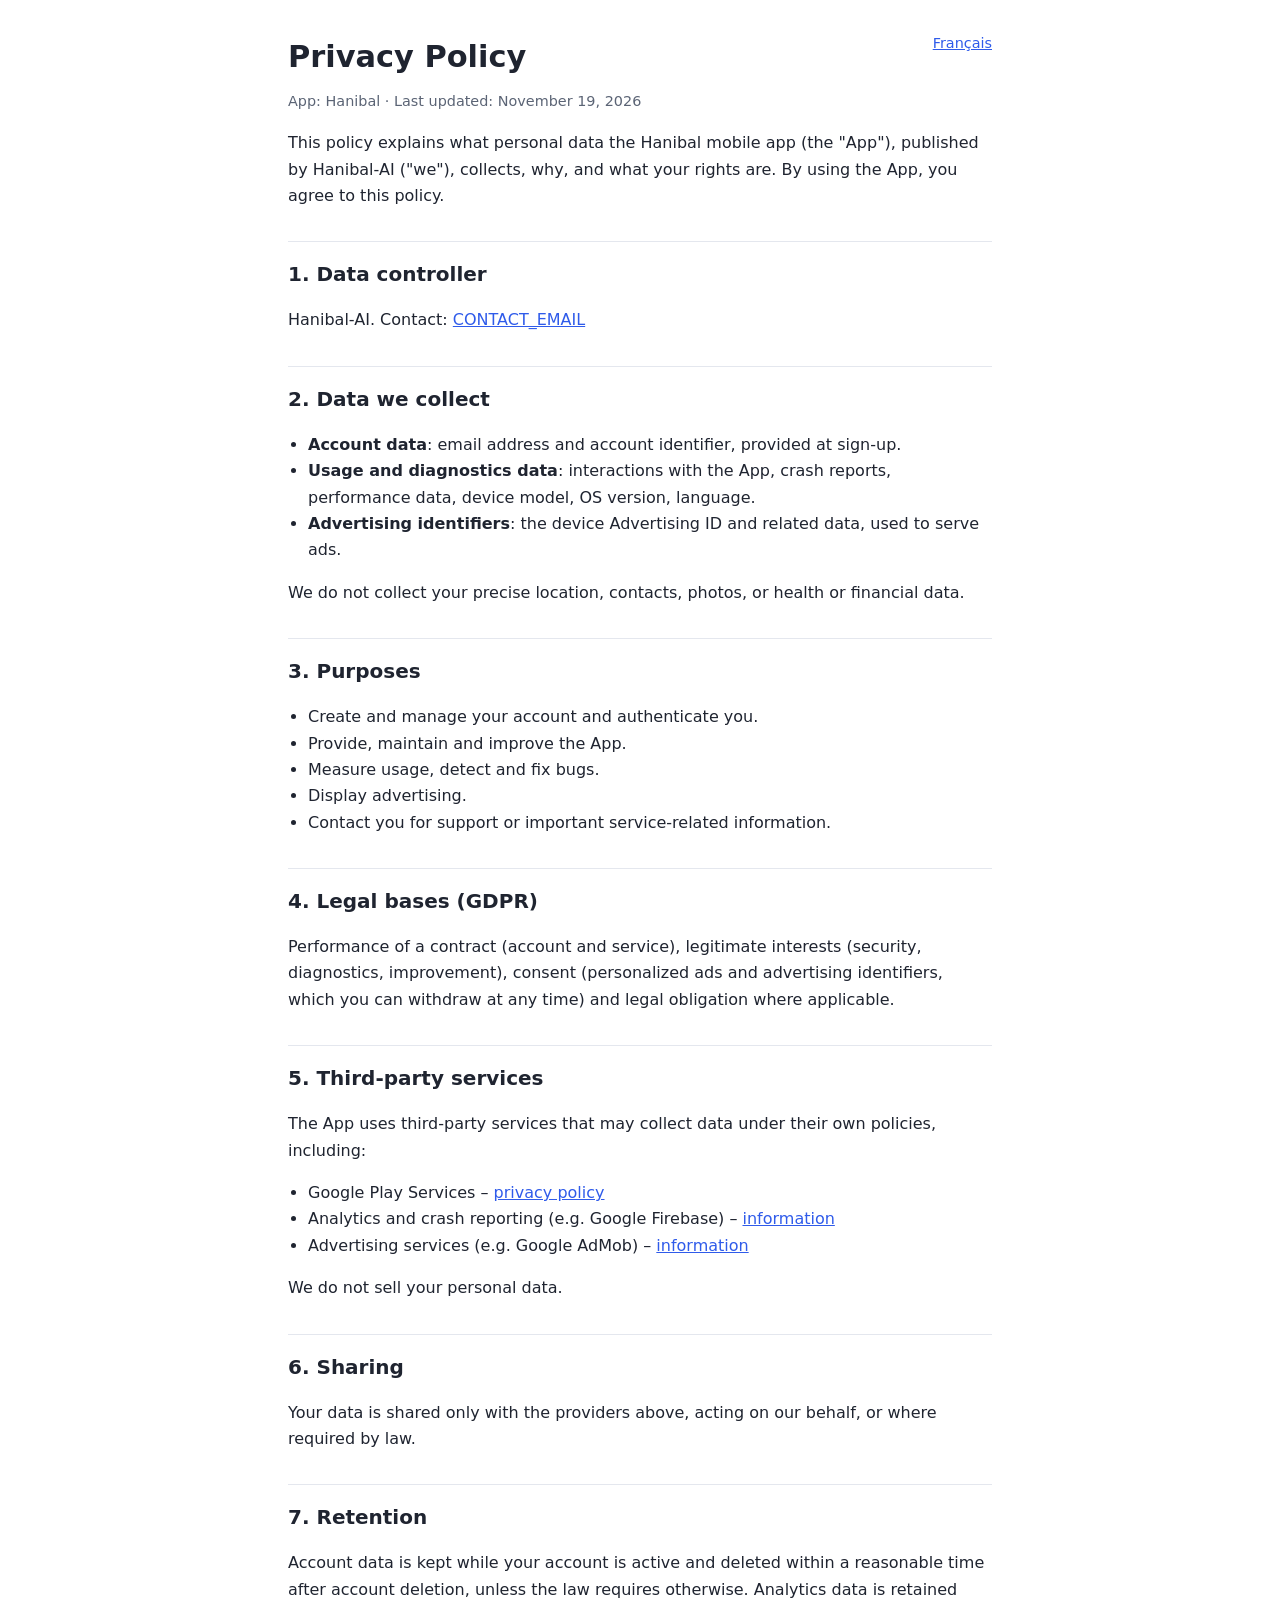
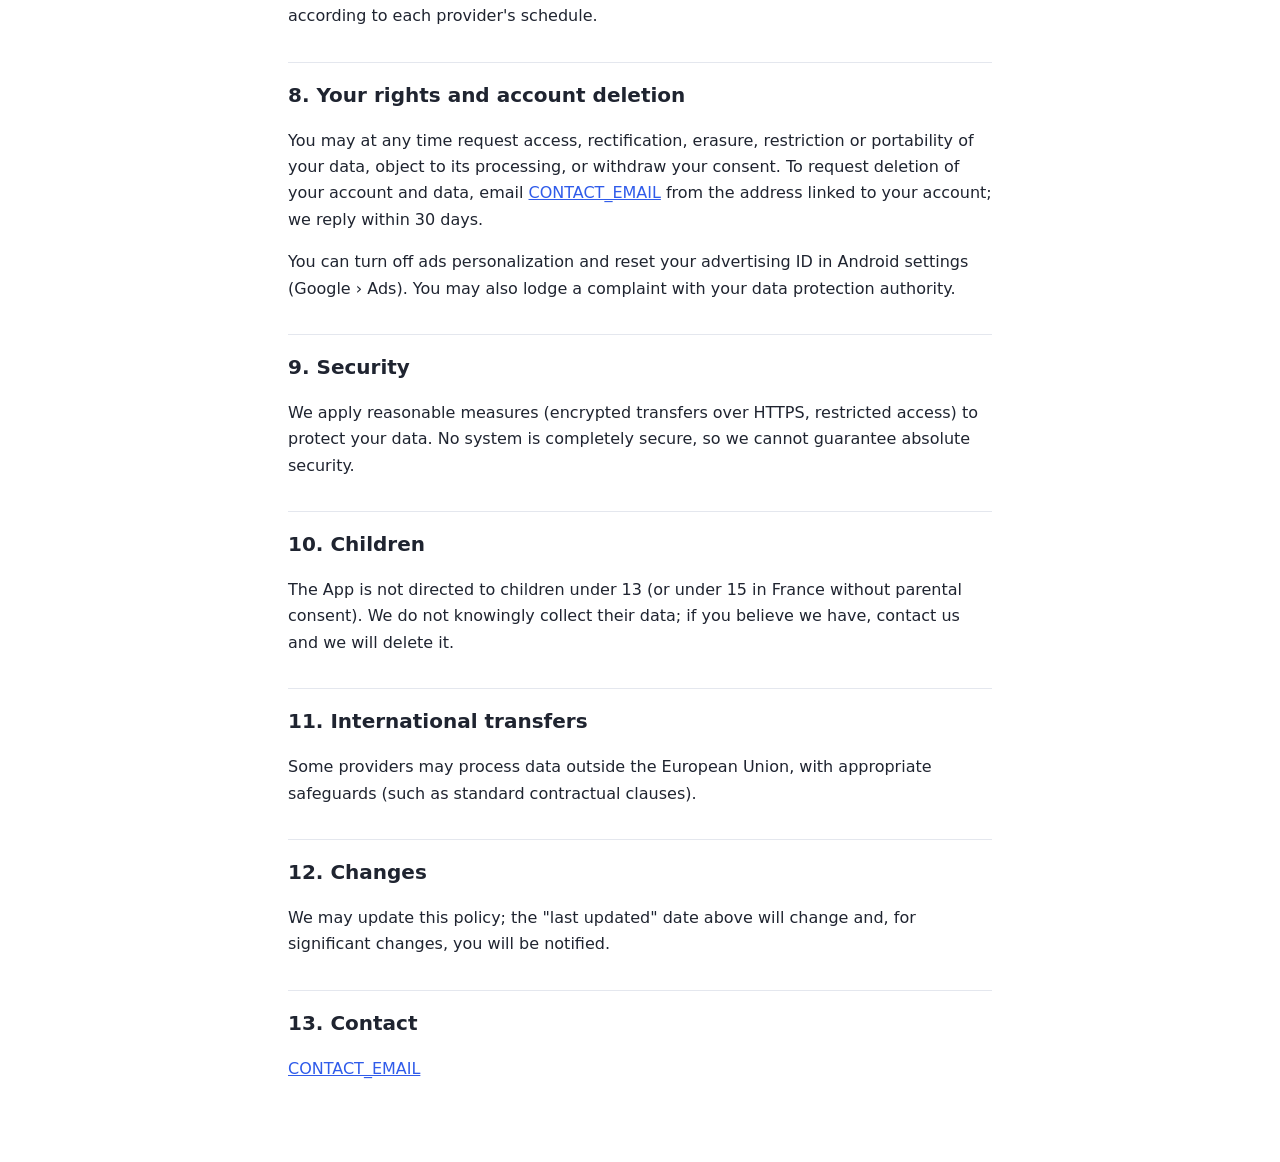
==== en.html @ 9bd1adf8 "feat: first commit" ====
<!doctype html>
<html lang="en">
<head>
<meta charset="utf-8">
<meta name="viewport" content="width=device-width,initial-scale=1">
<title>Privacy Policy – Hanibal</title>
<meta name="description" content="Privacy policy of the Hanibal app">
<link rel="stylesheet" href="style.css">
</head>
<body>
<main>
  <a class="lang" href="fr.html" hreflang="fr">Français</a>
  <h1>Privacy Policy</h1>
  <p class="muted">App: Hanibal · Last updated: November 19, 2026</p>

  <p>This policy explains what personal data the Hanibal mobile app (the "App"), published by Hanibal-AI ("we"), collects, why, and what your rights are. By using the App, you agree to this policy.</p>

  <h2>1. Data controller</h2>
  <p>Hanibal-AI. Contact: <a href="mailto:CONTACT_EMAIL">CONTACT_EMAIL</a></p>

  <h2>2. Data we collect</h2>
  <ul>
    <li><strong>Account data</strong>: email address and account identifier, provided at sign-up.</li>
    <li><strong>Usage and diagnostics data</strong>: interactions with the App, crash reports, performance data, device model, OS version, language.</li>
    <li><strong>Advertising identifiers</strong>: the device Advertising ID and related data, used to serve ads.</li>
  </ul>
  <p>We do not collect your precise location, contacts, photos, or health or financial data.</p>

  <h2>3. Purposes</h2>
  <ul>
    <li>Create and manage your account and authenticate you.</li>
    <li>Provide, maintain and improve the App.</li>
    <li>Measure usage, detect and fix bugs.</li>
    <li>Display advertising.</li>
    <li>Contact you for support or important service-related information.</li>
  </ul>

  <h2>4. Legal bases (GDPR)</h2>
  <p>Performance of a contract (account and service), legitimate interests (security, diagnostics, improvement), consent (personalized ads and advertising identifiers, which you can withdraw at any time) and legal obligation where applicable.</p>

  <h2>5. Third-party services</h2>
  <p>The App uses third-party services that may collect data under their own policies, including:</p>
  <ul>
    <li>Google Play Services – <a href="https://policies.google.com/privacy">privacy policy</a></li>
    <li>Analytics and crash reporting (e.g. Google Firebase) – <a href="https://firebase.google.com/support/privacy">information</a></li>
    <li>Advertising services (e.g. Google AdMob) – <a href="https://policies.google.com/technologies/ads">information</a></li>
  </ul>
  <p>We do not sell your personal data.</p>

  <h2>6. Sharing</h2>
  <p>Your data is shared only with the providers above, acting on our behalf, or where required by law.</p>

  <h2>7. Retention</h2>
  <p>Account data is kept while your account is active and deleted within a reasonable time after account deletion, unless the law requires otherwise. Analytics data is retained according to each provider's schedule.</p>

  <h2>8. Your rights and account deletion</h2>
  <p>You may at any time request access, rectification, erasure, restriction or portability of your data, object to its processing, or withdraw your consent. To request deletion of your account and data, email <a href="mailto:CONTACT_EMAIL">CONTACT_EMAIL</a> from the address linked to your account; we reply within 30 days.</p>
  <p>You can turn off ads personalization and reset your advertising ID in Android settings (Google › Ads). You may also lodge a complaint with your data protection authority.</p>

  <h2>9. Security</h2>
  <p>We apply reasonable measures (encrypted transfers over HTTPS, restricted access) to protect your data. No system is completely secure, so we cannot guarantee absolute security.</p>

  <h2>10. Children</h2>
  <p>The App is not directed to children under 13 (or under 15 in France without parental consent). We do not knowingly collect their data; if you believe we have, contact us and we will delete it.</p>

  <h2>11. International transfers</h2>
  <p>Some providers may process data outside the European Union, with appropriate safeguards (such as standard contractual clauses).</p>

  <h2>12. Changes</h2>
  <p>We may update this policy; the "last updated" date above will change and, for significant changes, you will be notified.</p>

  <h2>13. Contact</h2>
  <p><a href="mailto:CONTACT_EMAIL">CONTACT_EMAIL</a></p>
</main>
</body>
</html>
---- style.css ----
:root{--bg:#fff;--fg:#1f2430;--muted:#5b6475;--accent:#2f5bea;--line:#e4e7ee}
@media(prefers-color-scheme:dark){:root{--bg:#14171f;--fg:#e8eaf0;--muted:#9aa3b5;--accent:#7b9bff;--line:#2a3040}}
*{box-sizing:border-box}
body{margin:0;background:var(--bg);color:var(--fg);font:16px/1.65 system-ui,-apple-system,"Segoe UI",Roboto,sans-serif}
main{max-width:46rem;margin:0 auto;padding:2rem 1rem 4rem}
h1{font-size:1.9rem;line-height:1.25;margin:.2em 0}
h2{font-size:1.25rem;margin:2rem 0 .5rem;padding-top:1rem;border-top:1px solid var(--line)}
a{color:var(--accent)}
.muted{color:var(--muted);font-size:.9rem}
.lang{float:right;font-size:.9rem}
ul{padding-left:1.25rem}
.choices{display:flex;gap:1rem;flex-wrap:wrap;margin-top:1.5rem}
.choices a{padding:.8rem 1.4rem;border:1px solid var(--line);border-radius:.6rem;text-decoration:none;font-weight:600}
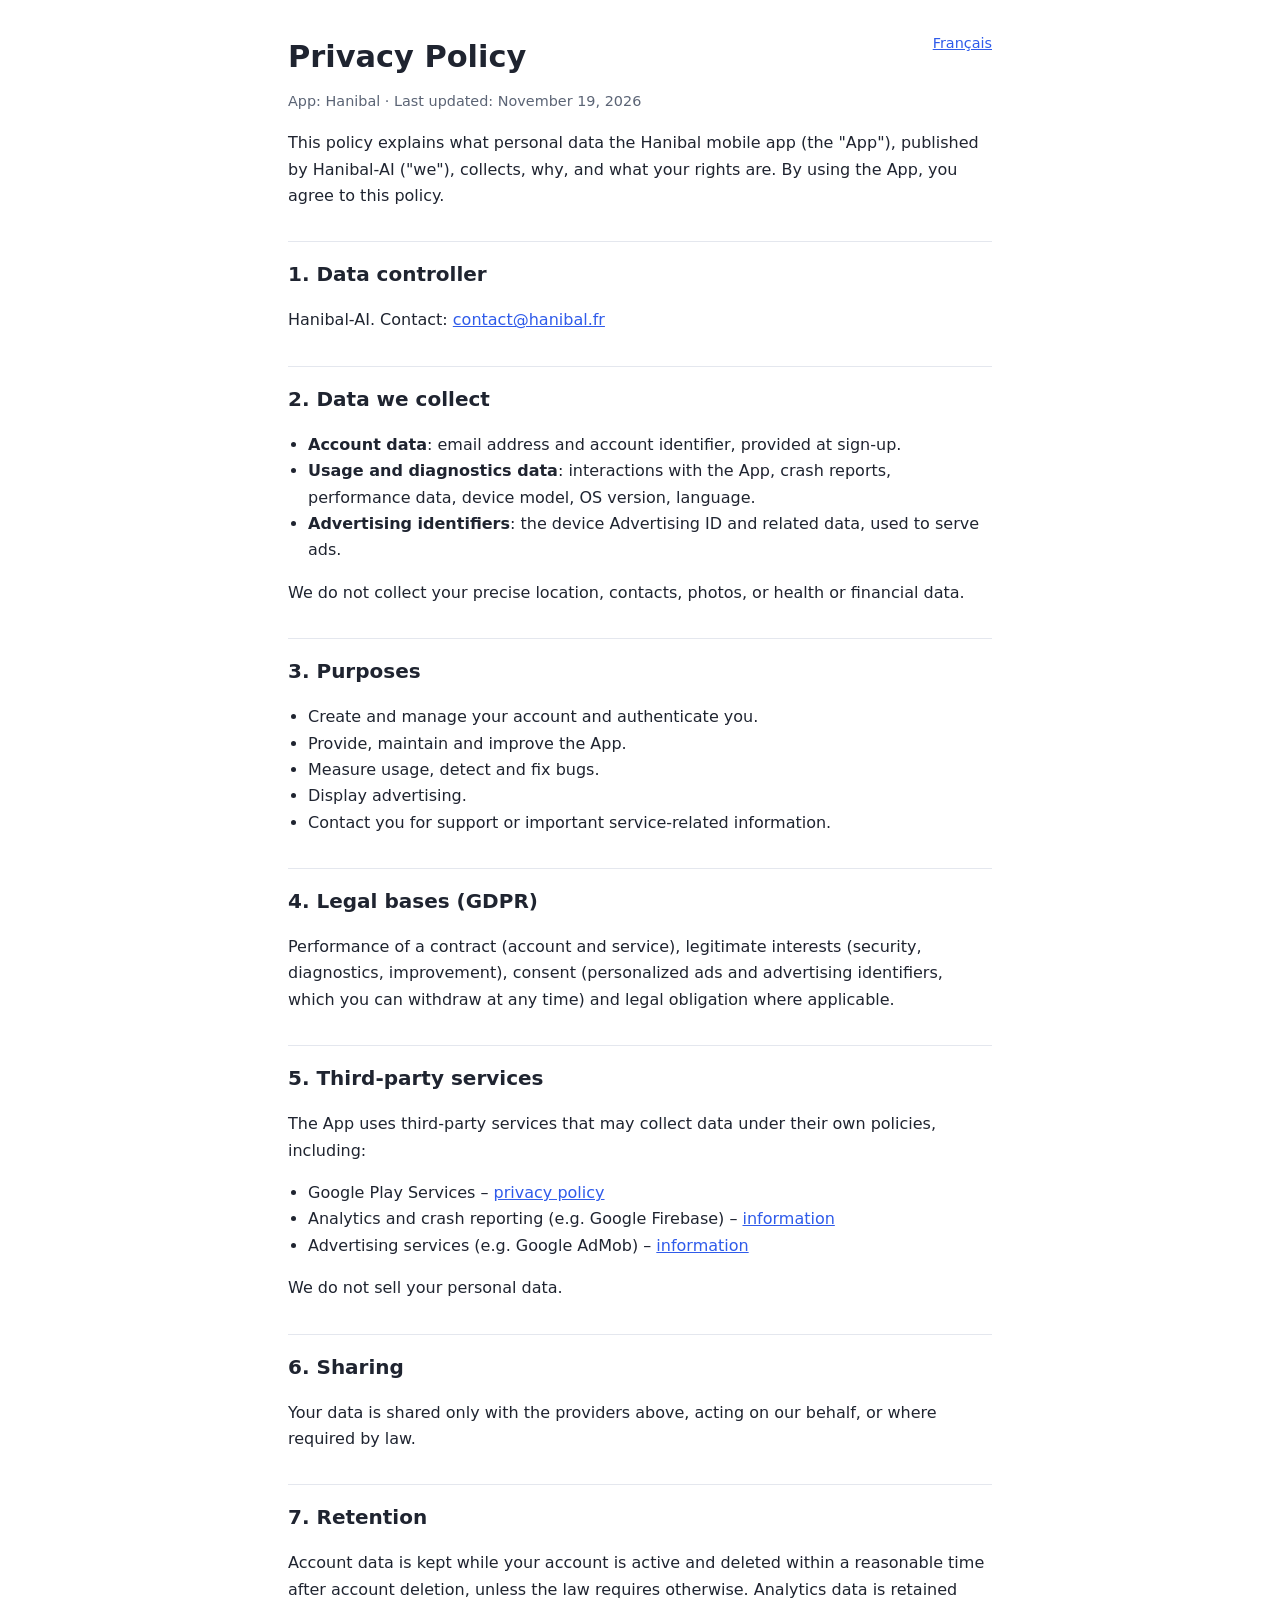
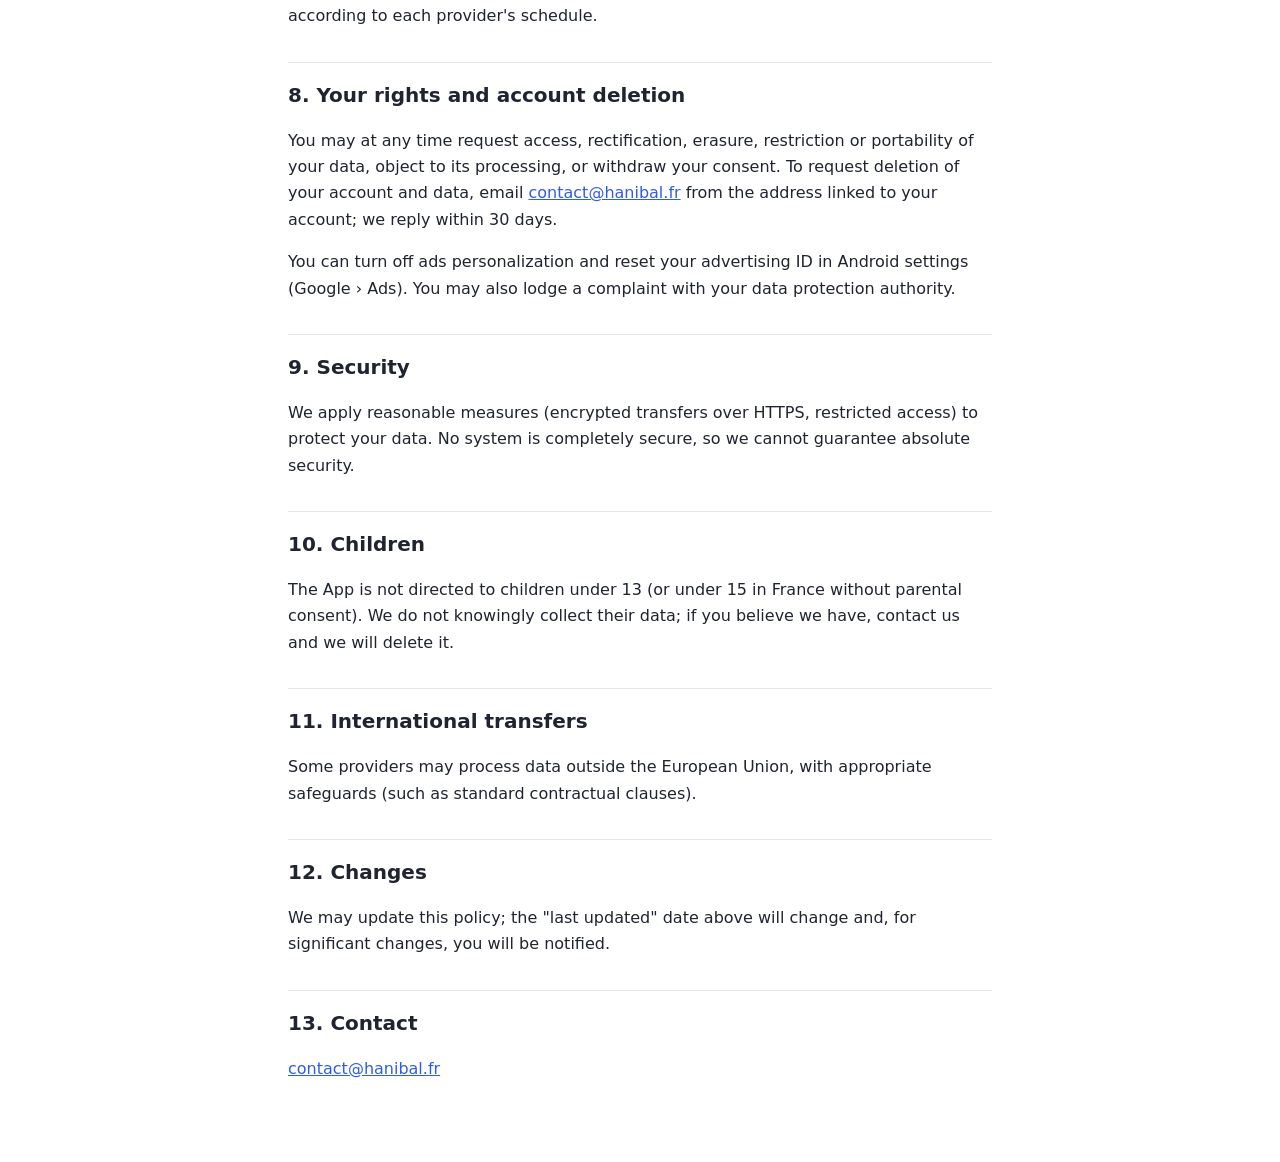
==== commit 5c877b4d: "feat: add email information" ====
--- a/en.html
+++ b/en.html
@@ -16,7 +16,7 @@
   <p>This policy explains what personal data the Hanibal mobile app (the "App"), published by Hanibal-AI ("we"), collects, why, and what your rights are. By using the App, you agree to this policy.</p>
 
   <h2>1. Data controller</h2>
-  <p>Hanibal-AI. Contact: <a href="mailto:CONTACT_EMAIL">CONTACT_EMAIL</a></p>
+  <p>Hanibal-AI. Contact: <a href="mailto:contact@hanibal.fr">contact@hanibal.fr</a></p>
 
   <h2>2. Data we collect</h2>
   <ul>
@@ -54,7 +54,7 @@
   <p>Account data is kept while your account is active and deleted within a reasonable time after account deletion, unless the law requires otherwise. Analytics data is retained according to each provider's schedule.</p>
 
   <h2>8. Your rights and account deletion</h2>
-  <p>You may at any time request access, rectification, erasure, restriction or portability of your data, object to its processing, or withdraw your consent. To request deletion of your account and data, email <a href="mailto:CONTACT_EMAIL">CONTACT_EMAIL</a> from the address linked to your account; we reply within 30 days.</p>
+  <p>You may at any time request access, rectification, erasure, restriction or portability of your data, object to its processing, or withdraw your consent. To request deletion of your account and data, email <a href="mailto:contact@hanibal.fr">contact@hanibal.fr</a> from the address linked to your account; we reply within 30 days.</p>
   <p>You can turn off ads personalization and reset your advertising ID in Android settings (Google › Ads). You may also lodge a complaint with your data protection authority.</p>
 
   <h2>9. Security</h2>
@@ -70,7 +70,7 @@
   <p>We may update this policy; the "last updated" date above will change and, for significant changes, you will be notified.</p>
 
   <h2>13. Contact</h2>
-  <p><a href="mailto:CONTACT_EMAIL">CONTACT_EMAIL</a></p>
+  <p><a href="mailto:contact@hanibal.fr">contact@hanibal.fr</a></p>
 </main>
 </body>
 </html>
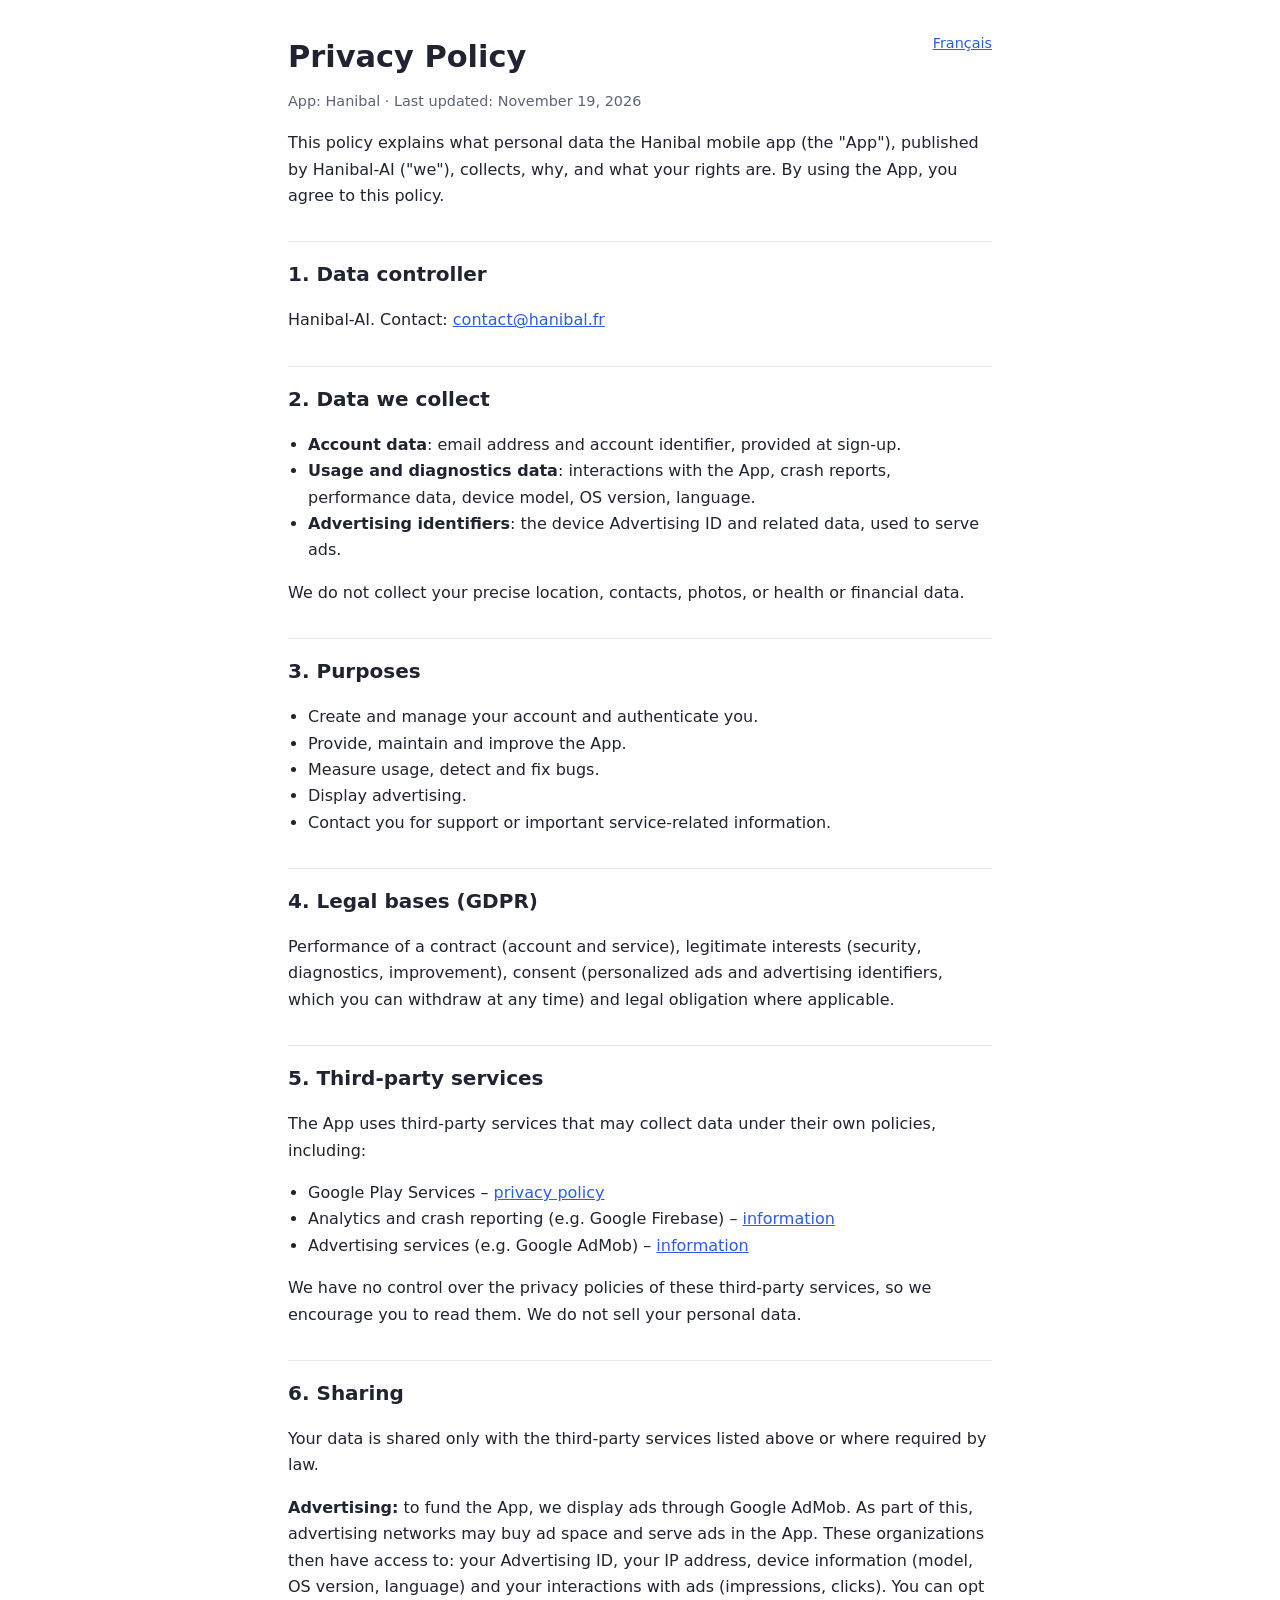
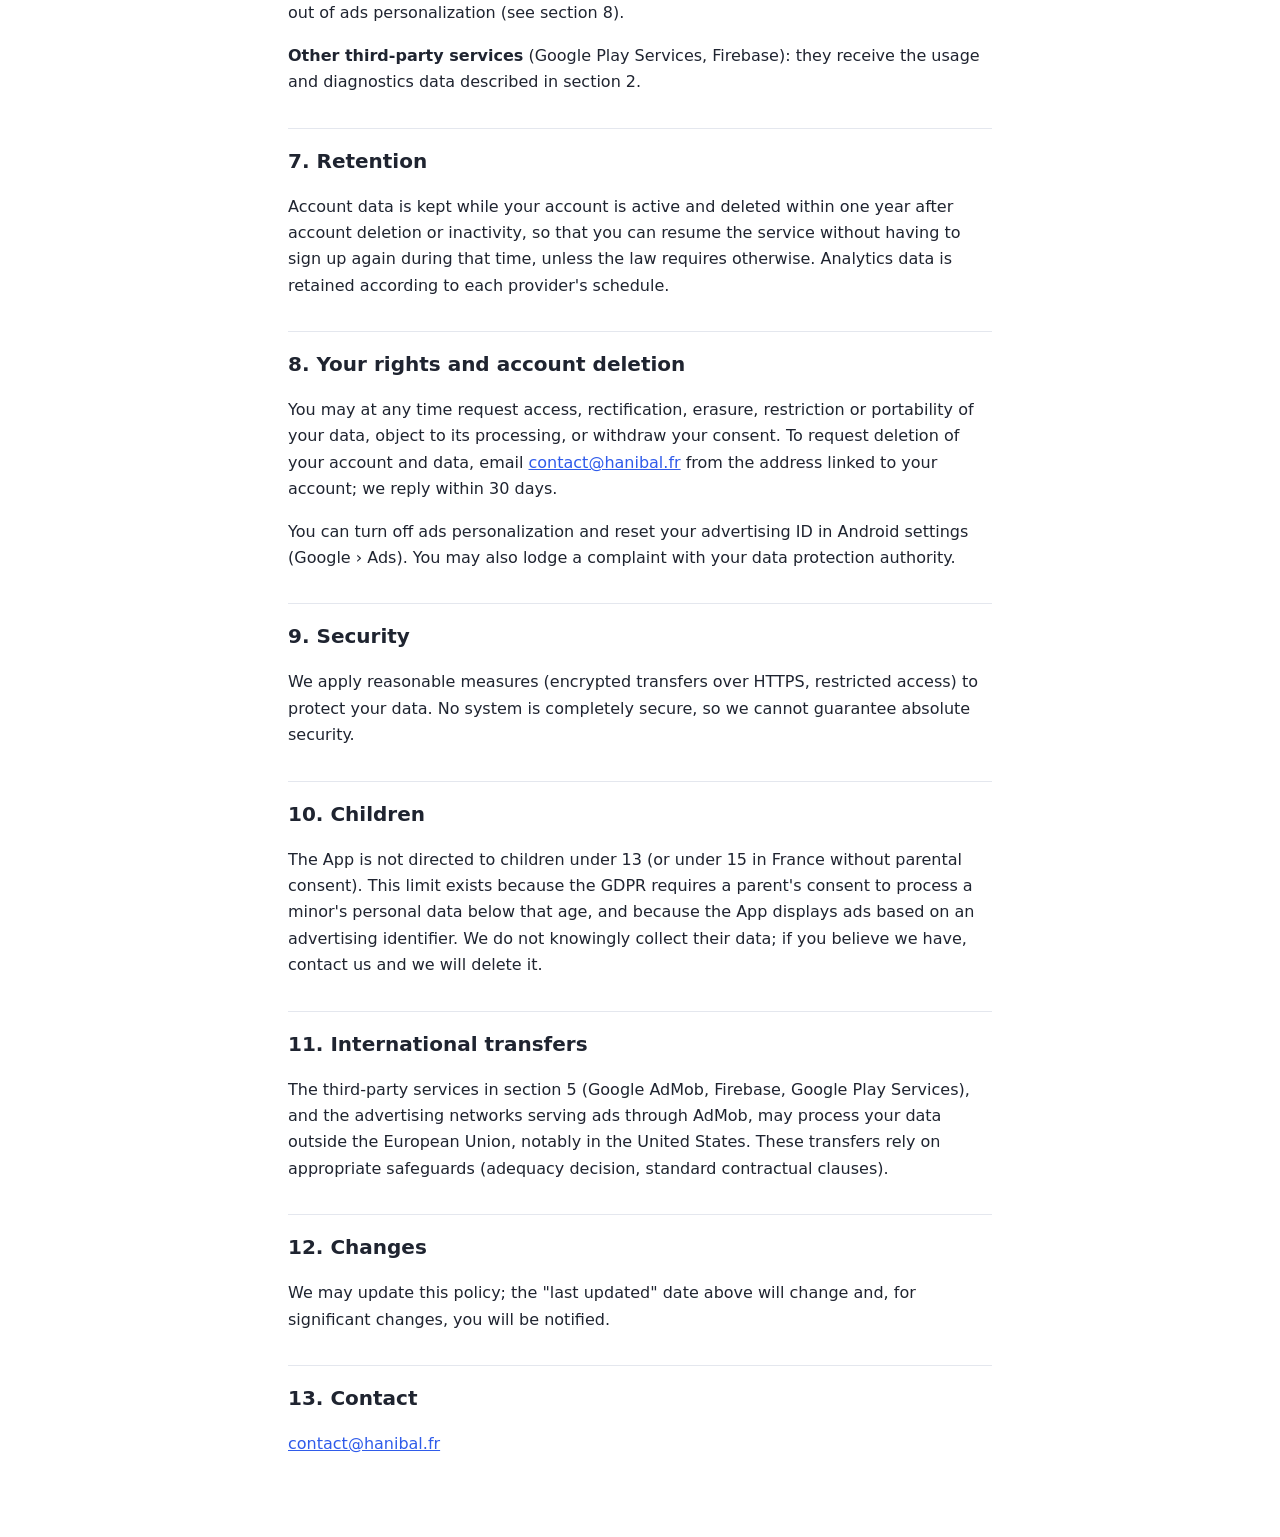
==== commit 6a424efa: "feat: change text" ====
--- a/en.html
+++ b/en.html
@@ -45,13 +45,15 @@
     <li>Analytics and crash reporting (e.g. Google Firebase) – <a href="https://firebase.google.com/support/privacy">information</a></li>
     <li>Advertising services (e.g. Google AdMob) – <a href="https://policies.google.com/technologies/ads">information</a></li>
   </ul>
-  <p>We do not sell your personal data.</p>
+  <p>We have no control over the privacy policies of these third-party services, so we encourage you to read them. We do not sell your personal data.</p>
 
   <h2>6. Sharing</h2>
-  <p>Your data is shared only with the providers above, acting on our behalf, or where required by law.</p>
+  <p>Your data is shared only with the third-party services listed above or where required by law.</p>
+  <p><strong>Advertising:</strong> to fund the App, we display ads through Google AdMob. As part of this, advertising networks may buy ad space and serve ads in the App. These organizations then have access to: your Advertising ID, your IP address, device information (model, OS version, language) and your interactions with ads (impressions, clicks). You can opt out of ads personalization (see section 8).</p>
+  <p><strong>Other third-party services</strong> (Google Play Services, Firebase): they receive the usage and diagnostics data described in section 2.</p>
 
   <h2>7. Retention</h2>
-  <p>Account data is kept while your account is active and deleted within a reasonable time after account deletion, unless the law requires otherwise. Analytics data is retained according to each provider's schedule.</p>
+  <p>Account data is kept while your account is active and deleted within one year after account deletion or inactivity, so that you can resume the service without having to sign up again during that time, unless the law requires otherwise. Analytics data is retained according to each provider's schedule.</p>
 
   <h2>8. Your rights and account deletion</h2>
   <p>You may at any time request access, rectification, erasure, restriction or portability of your data, object to its processing, or withdraw your consent. To request deletion of your account and data, email <a href="mailto:contact@hanibal.fr">contact@hanibal.fr</a> from the address linked to your account; we reply within 30 days.</p>
@@ -61,10 +63,10 @@
   <p>We apply reasonable measures (encrypted transfers over HTTPS, restricted access) to protect your data. No system is completely secure, so we cannot guarantee absolute security.</p>
 
   <h2>10. Children</h2>
-  <p>The App is not directed to children under 13 (or under 15 in France without parental consent). We do not knowingly collect their data; if you believe we have, contact us and we will delete it.</p>
+  <p>The App is not directed to children under 13 (or under 15 in France without parental consent). This limit exists because the GDPR requires a parent's consent to process a minor's personal data below that age, and because the App displays ads based on an advertising identifier. We do not knowingly collect their data; if you believe we have, contact us and we will delete it.</p>
 
   <h2>11. International transfers</h2>
-  <p>Some providers may process data outside the European Union, with appropriate safeguards (such as standard contractual clauses).</p>
+  <p>The third-party services in section 5 (Google AdMob, Firebase, Google Play Services), and the advertising networks serving ads through AdMob, may process your data outside the European Union, notably in the United States. These transfers rely on appropriate safeguards (adequacy decision, standard contractual clauses).</p>
 
   <h2>12. Changes</h2>
   <p>We may update this policy; the "last updated" date above will change and, for significant changes, you will be notified.</p>
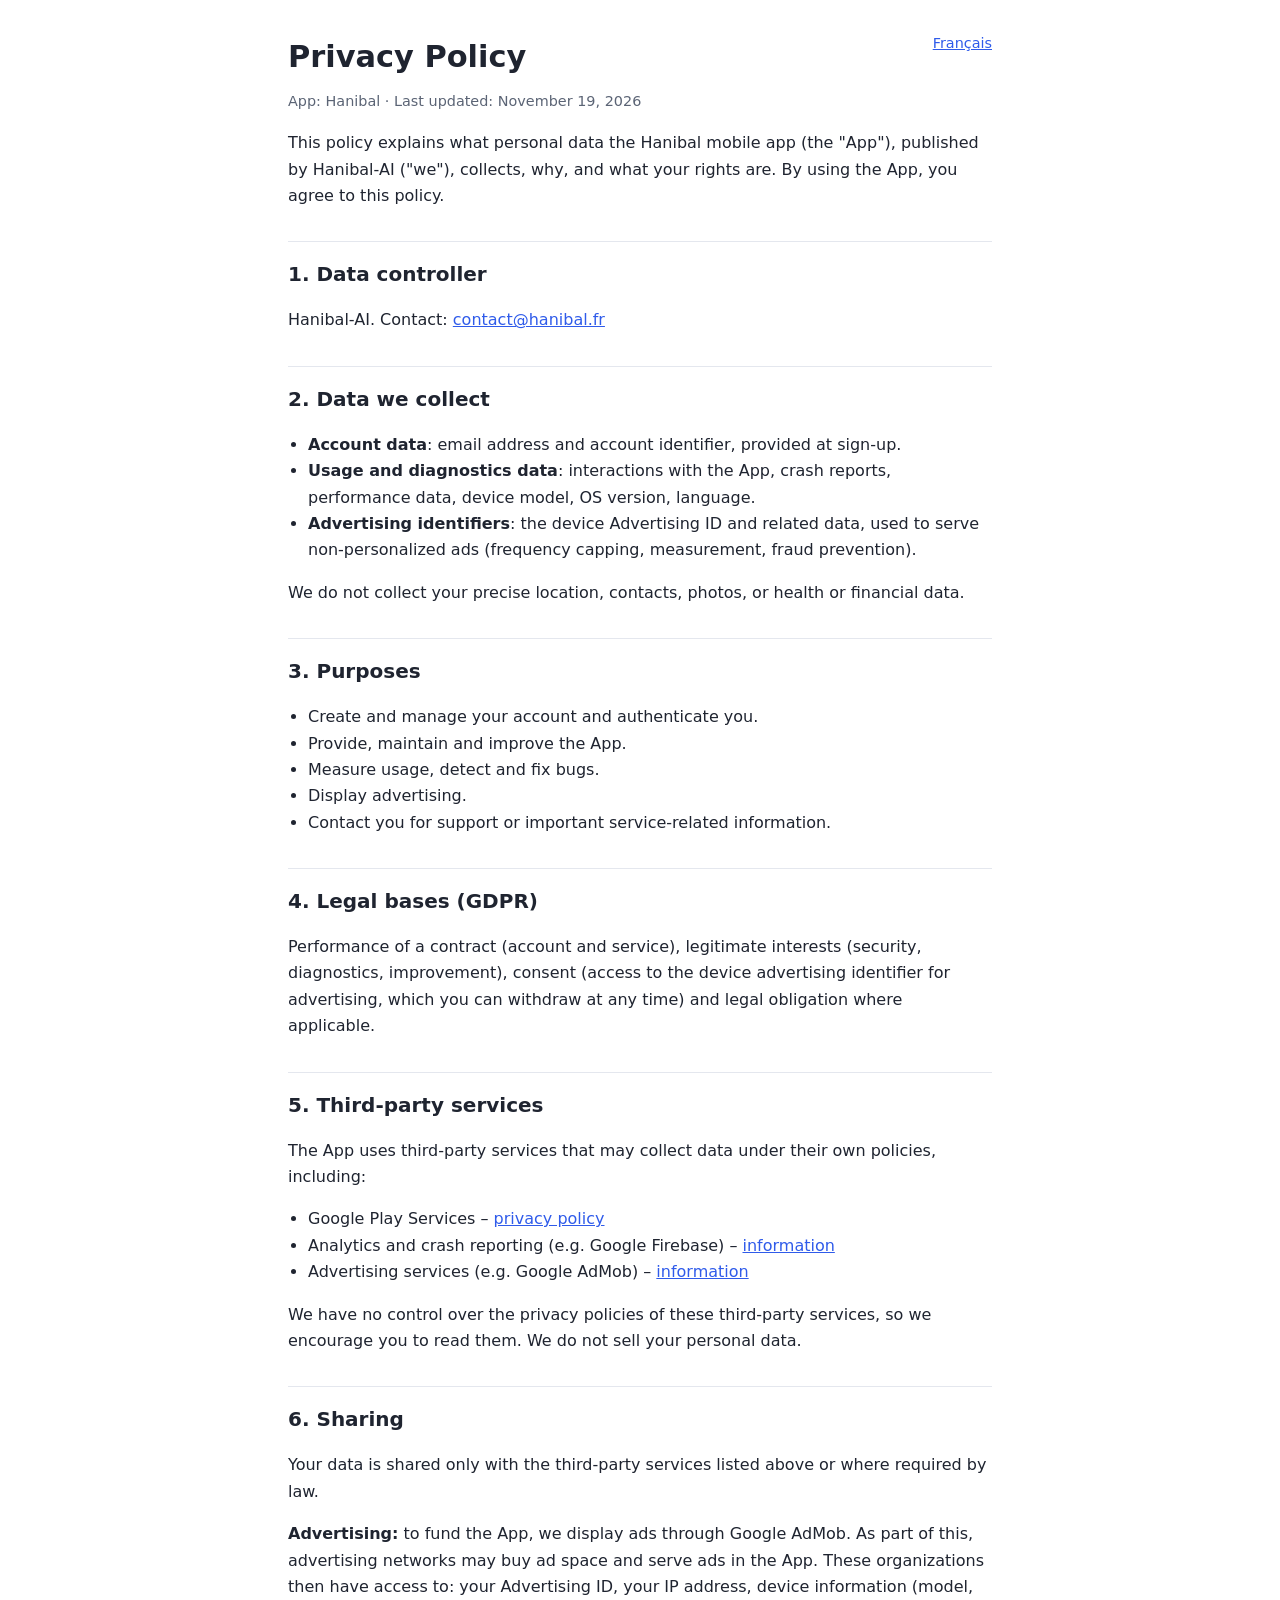
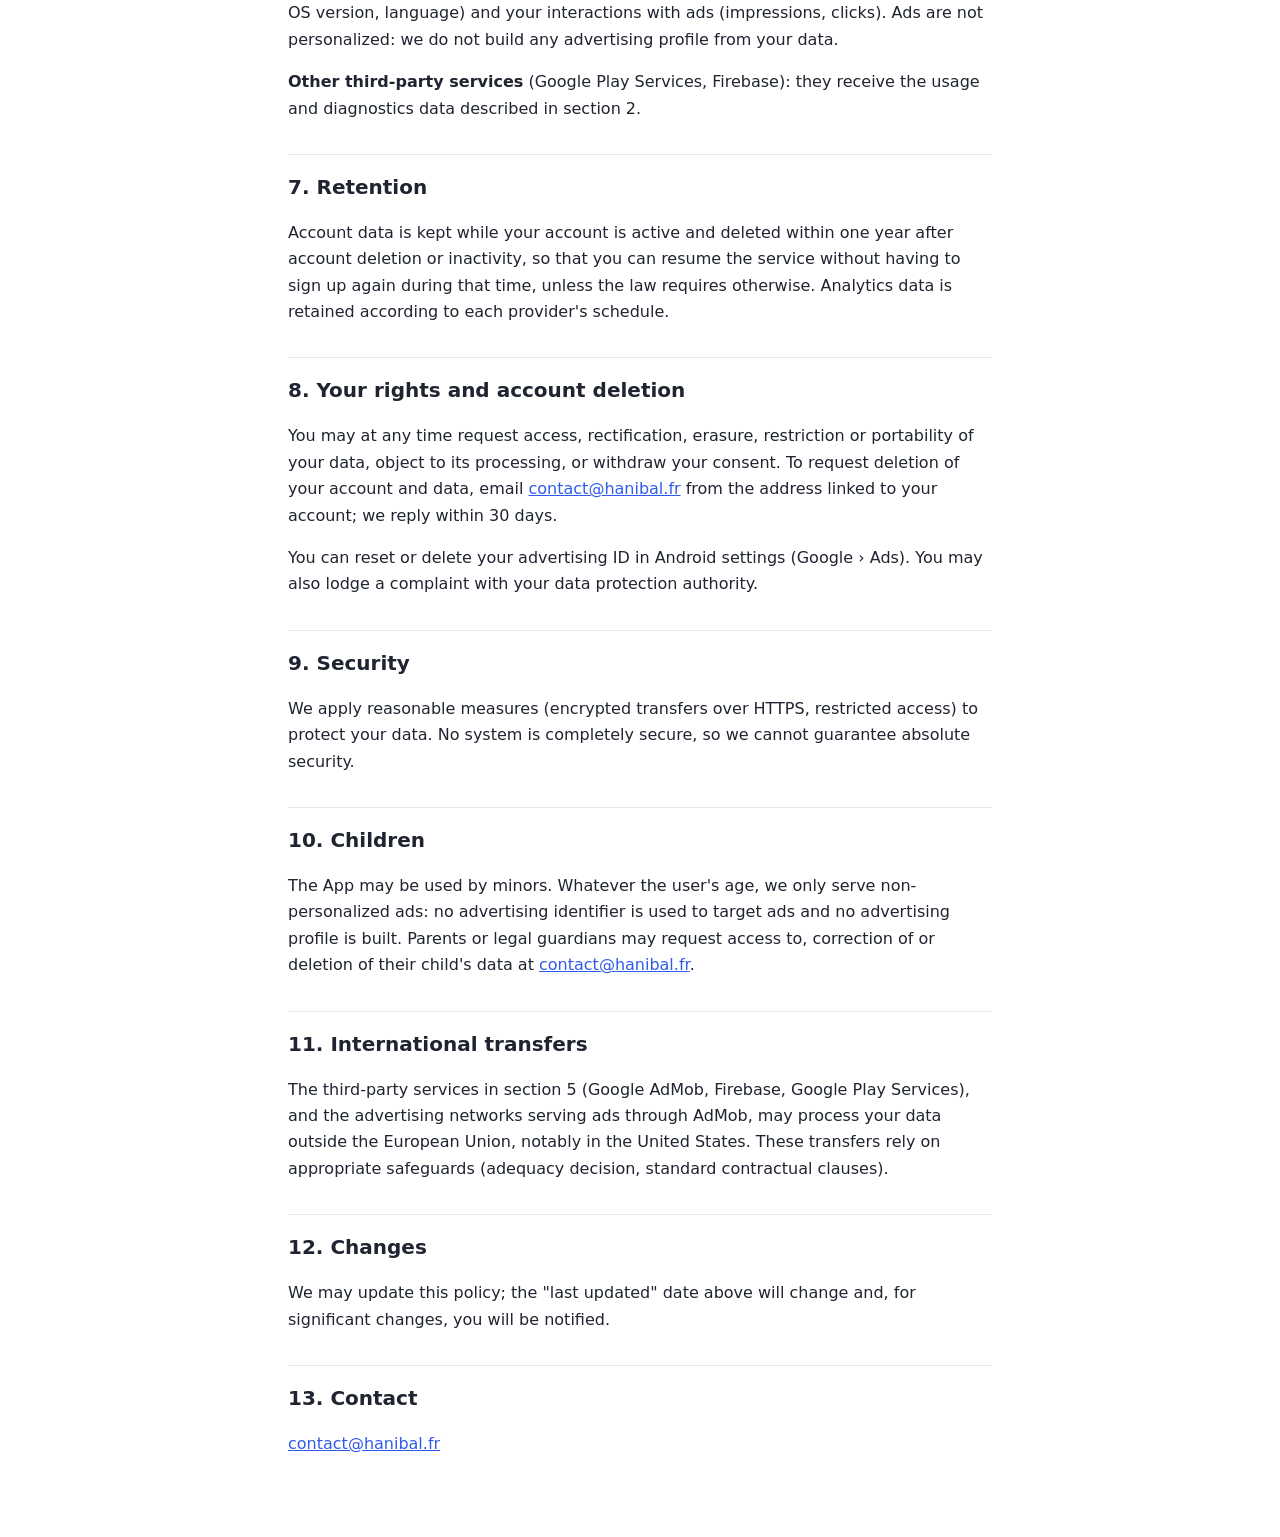
==== commit bad061f8: "feat: change text section" ====
--- a/en.html
+++ b/en.html
@@ -22,7 +22,7 @@
   <ul>
     <li><strong>Account data</strong>: email address and account identifier, provided at sign-up.</li>
     <li><strong>Usage and diagnostics data</strong>: interactions with the App, crash reports, performance data, device model, OS version, language.</li>
-    <li><strong>Advertising identifiers</strong>: the device Advertising ID and related data, used to serve ads.</li>
+    <li><strong>Advertising identifiers</strong>: the device Advertising ID and related data, used to serve non-personalized ads (frequency capping, measurement, fraud prevention).</li>
   </ul>
   <p>We do not collect your precise location, contacts, photos, or health or financial data.</p>
 
@@ -36,7 +36,7 @@
   </ul>
 
   <h2>4. Legal bases (GDPR)</h2>
-  <p>Performance of a contract (account and service), legitimate interests (security, diagnostics, improvement), consent (personalized ads and advertising identifiers, which you can withdraw at any time) and legal obligation where applicable.</p>
+  <p>Performance of a contract (account and service), legitimate interests (security, diagnostics, improvement), consent (access to the device advertising identifier for advertising, which you can withdraw at any time) and legal obligation where applicable.</p>
 
   <h2>5. Third-party services</h2>
   <p>The App uses third-party services that may collect data under their own policies, including:</p>
@@ -49,7 +49,7 @@
 
   <h2>6. Sharing</h2>
   <p>Your data is shared only with the third-party services listed above or where required by law.</p>
-  <p><strong>Advertising:</strong> to fund the App, we display ads through Google AdMob. As part of this, advertising networks may buy ad space and serve ads in the App. These organizations then have access to: your Advertising ID, your IP address, device information (model, OS version, language) and your interactions with ads (impressions, clicks). You can opt out of ads personalization (see section 8).</p>
+  <p><strong>Advertising:</strong> to fund the App, we display ads through Google AdMob. As part of this, advertising networks may buy ad space and serve ads in the App. These organizations then have access to: your Advertising ID, your IP address, device information (model, OS version, language) and your interactions with ads (impressions, clicks). Ads are not personalized: we do not build any advertising profile from your data.</p>
   <p><strong>Other third-party services</strong> (Google Play Services, Firebase): they receive the usage and diagnostics data described in section 2.</p>
 
   <h2>7. Retention</h2>
@@ -57,13 +57,13 @@
 
   <h2>8. Your rights and account deletion</h2>
   <p>You may at any time request access, rectification, erasure, restriction or portability of your data, object to its processing, or withdraw your consent. To request deletion of your account and data, email <a href="mailto:contact@hanibal.fr">contact@hanibal.fr</a> from the address linked to your account; we reply within 30 days.</p>
-  <p>You can turn off ads personalization and reset your advertising ID in Android settings (Google › Ads). You may also lodge a complaint with your data protection authority.</p>
+  <p>You can reset or delete your advertising ID in Android settings (Google › Ads). You may also lodge a complaint with your data protection authority.</p>
 
   <h2>9. Security</h2>
   <p>We apply reasonable measures (encrypted transfers over HTTPS, restricted access) to protect your data. No system is completely secure, so we cannot guarantee absolute security.</p>
 
   <h2>10. Children</h2>
-  <p>The App is not directed to children under 13 (or under 15 in France without parental consent). This limit exists because the GDPR requires a parent's consent to process a minor's personal data below that age, and because the App displays ads based on an advertising identifier. We do not knowingly collect their data; if you believe we have, contact us and we will delete it.</p>
+  <p>The App may be used by minors. Whatever the user's age, we only serve non-personalized ads: no advertising identifier is used to target ads and no advertising profile is built. Parents or legal guardians may request access to, correction of or deletion of their child's data at <a href="mailto:contact@hanibal.fr">contact@hanibal.fr</a>.</p>
 
   <h2>11. International transfers</h2>
   <p>The third-party services in section 5 (Google AdMob, Firebase, Google Play Services), and the advertising networks serving ads through AdMob, may process your data outside the European Union, notably in the United States. These transfers rely on appropriate safeguards (adequacy decision, standard contractual clauses).</p>
